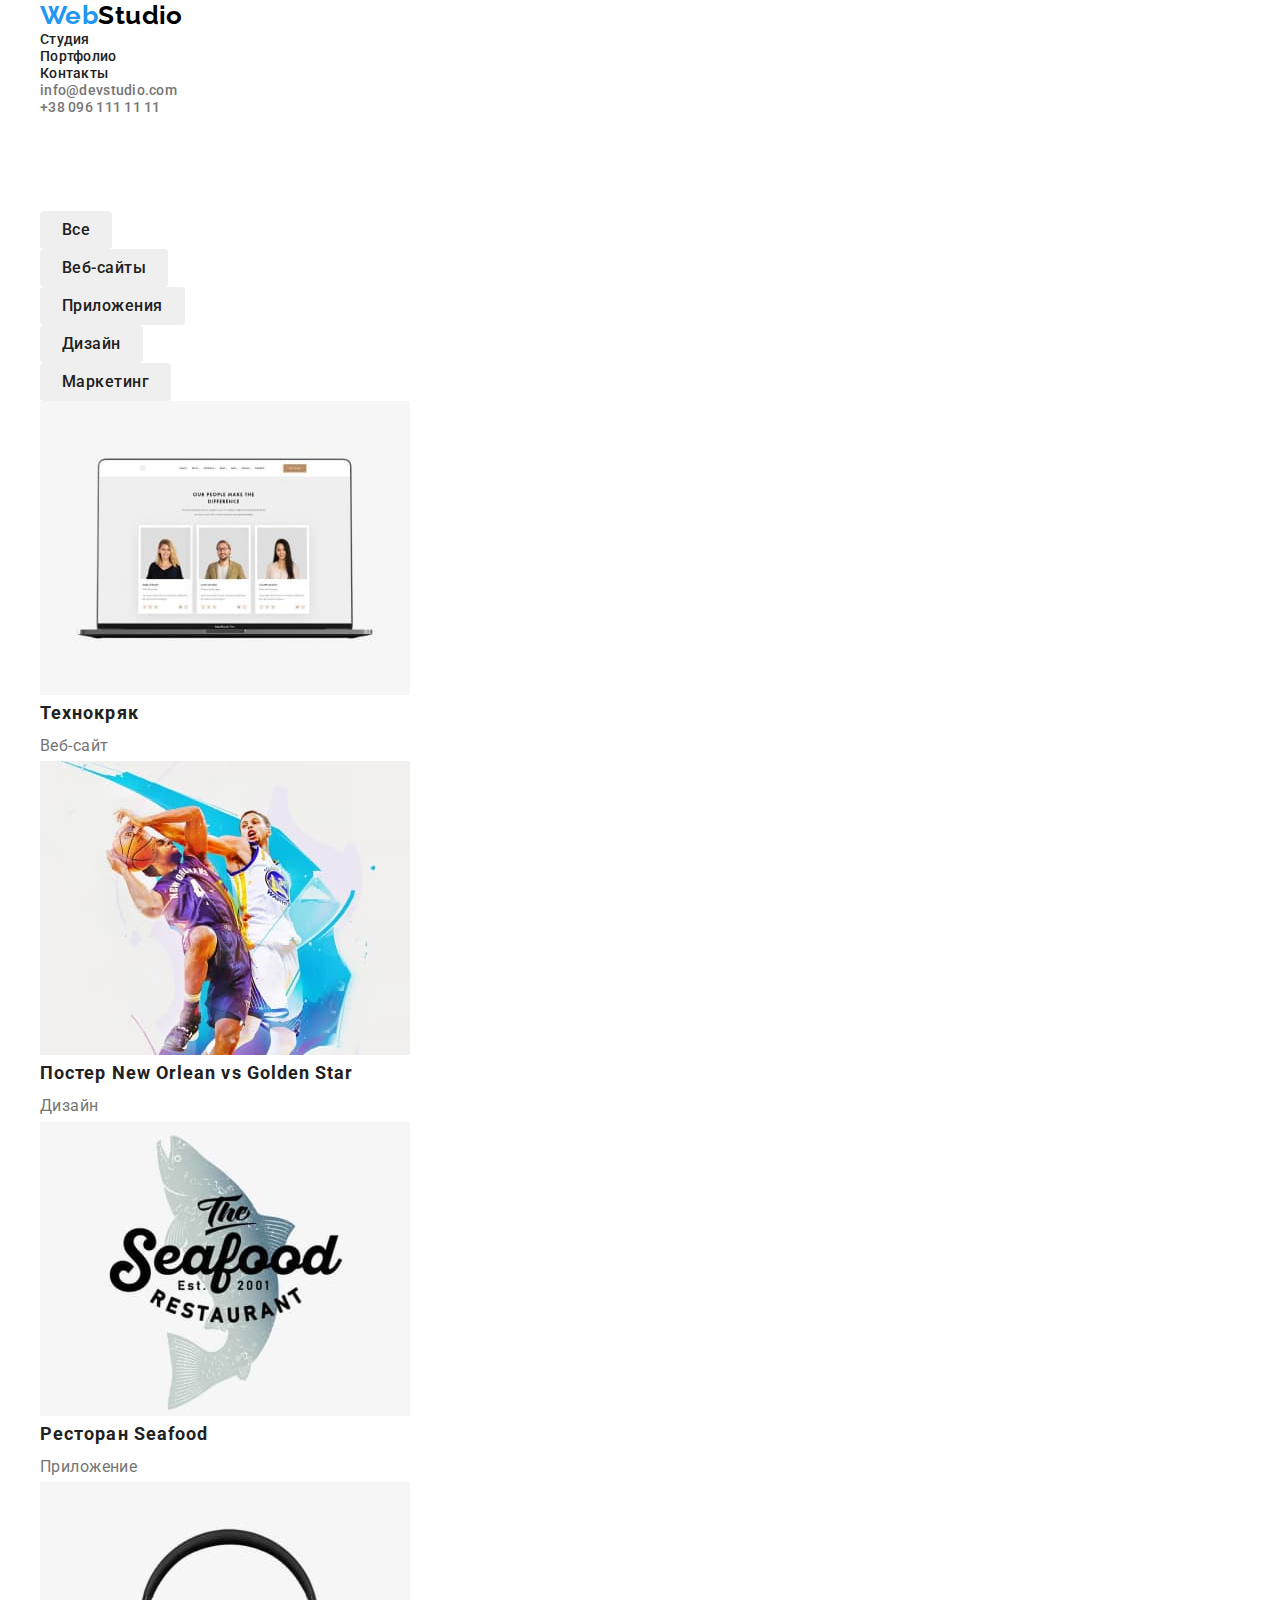
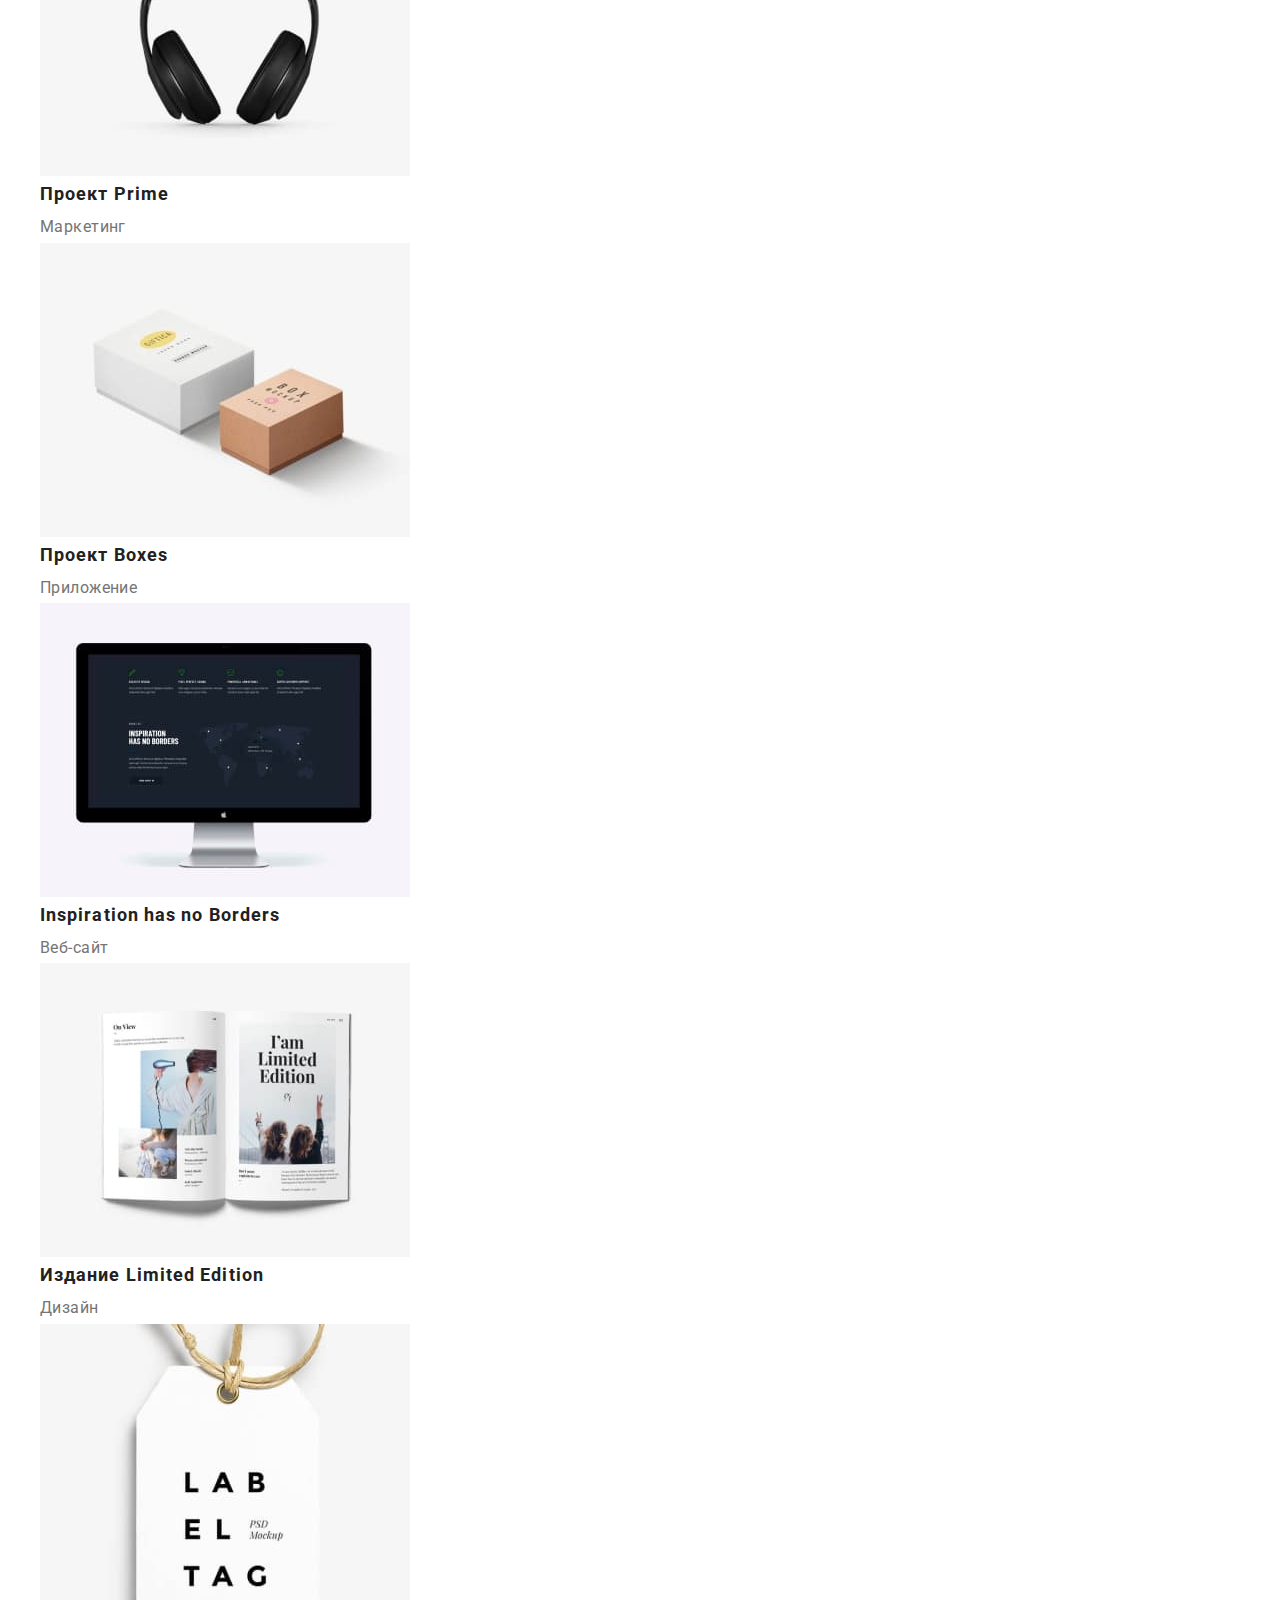
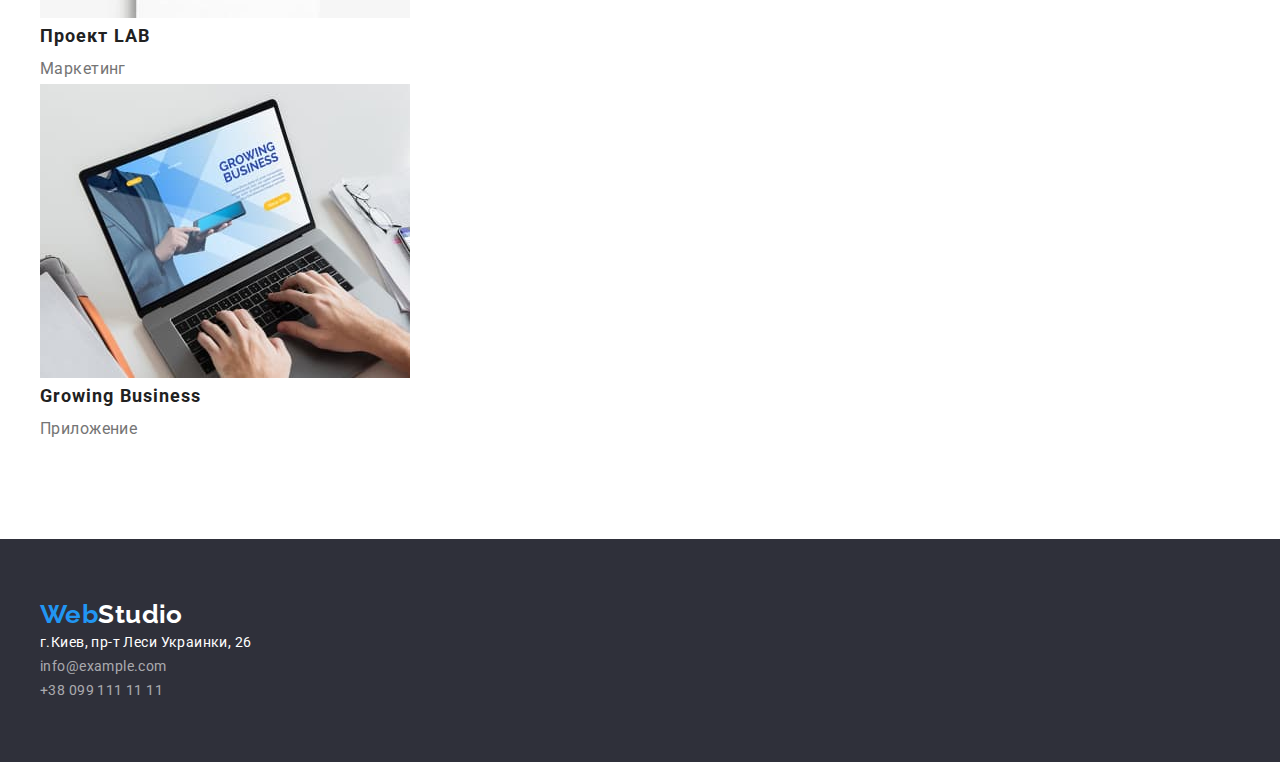
==== portfolio.html @ 92de7190 "first commit" ====
<!DOCTYPE html>
<html lang="en">
<head>
    <meta charset="UTF-8">
    <meta name="viewport" content="width=device-width, initial-scale=1.0">
    <title>Партфолио</title>
    <link href="https://fonts.googleapis.com/css2?family=Raleway:wght@700&family=Roboto:wght@400;500;700;900&display=swap"
        rel="stylesheet">
    <link rel="stylesheet" href="https://cdnjs.cloudflare.com/ajax/libs/modern-normalize/1.0.0/modern-normalize.min.css"
        integrity="sha512-ISS7cAi1PEhQ8jnbJpJZMd29NlhNj4AWYyLOSp2CE/CsHxTCu+r+t0D2yoJudVrd0/8fTVPUVDzY5Tvli75u/g=="
        crossorigin="anonymous" />
    <link rel="stylesheet" href="./styles.css">
</head>
<body>
<!--------HEADER--------->
   <header class="header">
        <div class="container">
            <a class="logo" href="./index.html"> Web<span class="logo-black">Studio</span>
            </a>
            <nav class="navi">
                <ul class="navi-list">
                    <li class="item">
                        <a class="link" href="./index.html">Студия</a>
                    </li>
                    <li class="item">
                        <a class="link current" href="./portfolio.html">Портфолио</a>
                    </li>
                    <li class="item">
                        <a class="link" href="">Контакты</a>
                    </li>
                </ul>
            </nav>
            <ul class="header-contact">
                <li class="item">
                    <a class="link" href="mailto:info@devstudio.com">
                        info@devstudio.com
                    </a>
                    </li>
                <li class="item">
                    <a class="link" href="tel:+380961111111">
                        +38 096 111 11 11
                    </a>
                </li>
            </ul>
        </div>
    </header>
        <main>
<!-------------------Button------------------>
            <section class="section partfolio">
                <div class="container">
                    <h1 class="partfolio-title">Партфолио основная информация</h1>
                    <ul class="button-list">
                        <li class="item">
                            <button type="button" class="button">Все</button>
                        </li>
                        <li class="item">
                            <button type="button" class="button">Веб-сайты</button>
                        </li>
                        <li class="item">
                            <button type="button" class="button">Приложения</button>
                        </li>
                        <li class="item">
                            <button type="button" class="button">Дизайн</button>
                        </li>
                        <li class="item">
                            <button type="button" class="button">Маркетинг</button>
                        </li>
                    </ul>
<!-------------------Main------------------>
                    <ul class="partfolio-list">
                        <li class="item">
                            <a href="" class="link">
                                <img class="img" src="./images/partfolio/partfolio-1.jpg" width="370" height="294" alt="Технокряк">
                                <h2 class="title">Технокряк</h2>
                                <p class="text">Веб-сайт</p>
                            </a>
                        </li>
                        <li class="item">
                            <a href="" class="link">
                                <img class="img" src="./images/partfolio/partfolio-2.jpg" width="370" height="294" alt="Постер New Orlean vs Golden Star">
                                <h2 class="title">Постер New Orlean vs Golden Star</h2>
                                <p class="text">Дизайн</p>
                            </a>
                        </li>
                        <li class="item">
                            <a href="" class="link">
                                <img class="img" src="./images/partfolio/partfolio-3.jpg" width="370" height="294" alt="Ресторан Seafood">
                                <h2 class="title">Ресторан Seafood</h2>
                                <p class="text">Приложение</p>
                            </a>
                        </li>
                        <li class="item">
                            <a href="" class="link">
                                <img class="img" src="./images/partfolio/partfolio-4.jpg" width="370" height="294" alt="Проект Prime">
                                <h2 class="title">Проект Prime</h2>
                                <p class="text">Маркетинг</p>
                            </a>
                        </li>
                        <li class="item">
                            <a href="" class="link">
                                <img class="img" src="./images/partfolio/partfolio-5.jpg" width="370" height="294" alt="Проект Boxes">
                                <h2 class="title">Проект Boxes</h2>
                                <p class="text">Приложение</p>
                            </a>
                        </li>
                        <li class="item">
                            <a href="" class="link">
                                <img class="img" src="./images/partfolio/partfolio-6.jpg" width="370" height="294" alt="Inspiration has no Borders">
                                <h2 class="title">Inspiration has no Borders</h2>
                                <p class="text">Веб-сайт</p>
                            </a>
                        </li>
                        <li class="item">
                            <a href="" class="link">
                                <img class="img" src="./images/partfolio/partfolio-7.jpg" width="370" height="294"
                                    alt="Издание Limited Edition">
                                <h2 class="title">Издание Limited Edition</h2>
                                <p class="text">Дизайн</p>
                            </a>
                        </li>
                        <li class="item">
                            <a href="" class="link">
                                <img class="img" src="./images/partfolio/partfolio-8.jpg" width="370" height="294" alt="Проект LAB">
                                <h2 class="title">Проект LAB</h2>
                                <p class="text">Маркетинг</p>
                            </a>
                        </li>
                        <li class="item">
                            <a href="" class="link">
                                <img class="img" src="./images/partfolio/partfolio-9.jpg" width="370" height="294" alt="">
                                <h2 class="title">Growing Business</h2>
                                <p class="text">Приложение</p>
                            </a>
                        </li>
                    </ul>
                </div>
            </section>
        </main>
<!-----fOOTER------->
    <footer class="footer">
        <div class="container">
            <a class="logo" href="./index.html"> Web<span class="logo-white">Studio</span>
            </a>
            <address>
                <a class="address" target="_blank" rel="noopener noreferrer"
                    href="https://www.google.com.ua/maps/place/%D0%B1%D1%83%D0%BB.+%D0%9B%D0%B5%D1%81%D0%B8+%D0%A3%D0%BA%D1%80%D0%B0%D0%B8%D0%BD%D0%BA%D0%B8,+26,+%D0%9A%D0%B8%D0%B5%D0%B2,+02000/@50.4257909,30.5376412,16.75z/data=!4m8!1m2!2m1!1z0LMuINCa0LjQtdCyLCDQv9GALdGCINCb0LXRgdC4INCj0LrRgNCw0LjQvdC60LgsIDI2!3m4!1s0x40d4cf0e033ecbe9:0x57a4dffefec77da0!8m2!3d50.4265807!4d30.5383858?hl=ru">г.Киев,
                    пр-т Леси Украинки, 26</a>
                <a class="contact" href="mailto:info@example.com">info@example.com</a>
                <a class="contact" href="tel:+380991111111">+38 099 111 11 11</a>
            </address>
        </div>
    </footer>
</body>
</html>
---- styles.css ----
/* ====================== Палитра ==================================*/
/*Основной цвет текста #212121*/
/*Вторичный цвет текста #757575 */
/*Фоновый цвет #FFFFFF */
/*Акцент #2196F3*/
/*Футер #2F303A*/
/* Сетка 1170*37 */

/* ====================== Базовый сброс =============================*/
h1,h2,h3,h4,h5,h6,p {
  margin: 0;
}
ul,ol {
  padding: 0;
  margin: 0;
  list-style: none;
}
img {
  display: block;
}
.link{
  text-decoration: none;
}
.addres {
  font-style: normal;
}
/* ====================== Наследование =============================*/
:root {
  --text-color: #212121;
  --secindary-text-color: #757575;
  --bg-color: #ffffff;
  --akcent-color: #2196f3;
  --baner-color: #2f303a;
}
body {
  font-family: Roboto, sans-serif;
  font-size: 14px;
  letter-spacing: 0.03em;
  background-color: var(--bg-color);
  color: var(--text-color);
  margin: 0;
}
/* ====================== Components ================================*/
.logo {
  display: block;
  font-family: Raleway, sans-serif;
  font-size: 26px;
  font-weight: bold;
  line-height: 1.2;
  color: var(--akcent-color);
  text-decoration: none;
}
.logo-black {
  color: #000000;
}
.logo-white {
  color: #ffffff;
}
.section {
  margin: auto;
  padding-top: 95px;
  padding-bottom: 95px;
}
.container {
  margin: auto;
  width: 1200px;
  padding-left: 15px;
  padding-right: 15px;
}
/* ====================== HEADER =====================================*/
/* ====================== HEADER-NAVI =====================================*/
.navi-list .link {
  font-weight: 500;
  line-height: 1.14;
  letter-spacing: 0.02em;
  color: var(--text-color);
  text-decoration: none;
}
.navi-list .link:hover,
.navi-list .link:focus {
  color: var(--akcent-color);
}
/* ====================== HEADER-CONTACT =====================================*/
.header-contact .link {
  
  font-weight: 500;
  line-height: 1.14;
  letter-spacing: 0.02em;
  color: var(--secindary-text-color);
  text-decoration: none;
}
.header-contact .link:hover,
.header-contact .link:focus {
  color: var(--akcent-color);
}
/* ====================== HERO ==============================================*/
.hero{
  height: 600px;
  background-color: var(--baner-color);
  /* background-image: url(../images/hero/Img-overlay.png); */
  text-align: center;
}
.hero-title {
  font-weight: 900;
  font-size: 44px;
  line-height: 1.3;
  text-align: center;
  letter-spacing: 0.06em;
  text-transform: uppercase;
  color: #ffffff;
  min-width: 696px;
}
.hero .main-button {
  min-width: 200px;
  padding: 10px 32px;
  border-radius: 4px;
  border: transparent;
  box-shadow: 0px 4px 4px rgba(0, 0, 0, 0.15);

  font-weight: bold;
  font-size: 16px;
  line-height: 1.9;
  text-align: center;
  letter-spacing: 0.06em;
  color: #ffffff;
  background-color: #2196f3;
  text-decoration: none;
}
.hero .main-button:hover,
.hero .main-button:focus {
  outline: none;
  cursor: pointer;
}
/* ====================== FEATURES ===========================================*/
.features-list .title {
   text-transform: uppercase;
}
.features-list .text {
  line-height: 1.71;
  color: var(--secindary-text-color);
}
/*=====================SPECIALIZATION==========================================*/
.specialization .title {
  font-weight: bold;
  font-size: 36px;
  line-height: 1.17;
  text-align: center;
  color: var(--text-color);
}
/* ====================== TEAM ==========================================*/
.section.team {
  background-color: #f5f4fa;
}
.team-title {
  font-weight: bold;
  font-size: 36px;
  line-height: 1.17;
  text-align: center;
  color: var(--text-color);
}
.team-list .title {
  font-weight: 500;
  font-size: 16px;
  line-height: 1.9;
  text-align: center;
  color: var(--text-color);
}
.team-list .text {
  font-size: 16px;
  line-height: 1.9;
  text-align: center;
  color: var(--secindary-text-color);
}
.team-list .item {
  background-color: #ffffff;
}
/* ======================fOOTER=========================================*/
.footer {
  padding-bottom: 60px;
  padding-top: 60px;
  background-color: var(--baner-color);
}
.footer .address {
  
  font-style: normal;
  line-height: 1.71;
  color: #ffffff;
  text-decoration: none;
}
.footer .contact {
  display: block;
  font-style: normal;
  line-height: 1.71;
  color: rgba(255, 255, 255, 0.6);
  text-decoration: none;
}
/* ======================Partfolio=======================================*/
.partfolio-title {
  display: none;
}
/* ======================Button=======================================*/

.button {
  margin-right: 8px;
  padding: 6px 22px;

  height: 38px;
  font-family: inherit;
  font-weight: 500;
  font-size: 16px;
  line-height: 1.6;
  text-align: center;
  letter-spacing: 0.03em;
  color: var(--text-color);
  border: none;
  border-radius: 4px;

}
.button:hover,
.button:focus {
  color: #ffffff;
  background-color: #2196f3;
  outline: none;
  cursor: pointer;
}
/* ======================Main=======================================*/
.partfolio-list .title {
  
  font-weight: bold;
  font-size: 18px;
  line-height: 2;
  letter-spacing: 0.06em;
  color: var(--text-color);
}
.partfolio-list .text {

  font-size: 16px;
  text-align: start;
  line-height: 1.9;
  color: var(--secindary-text-color);
}
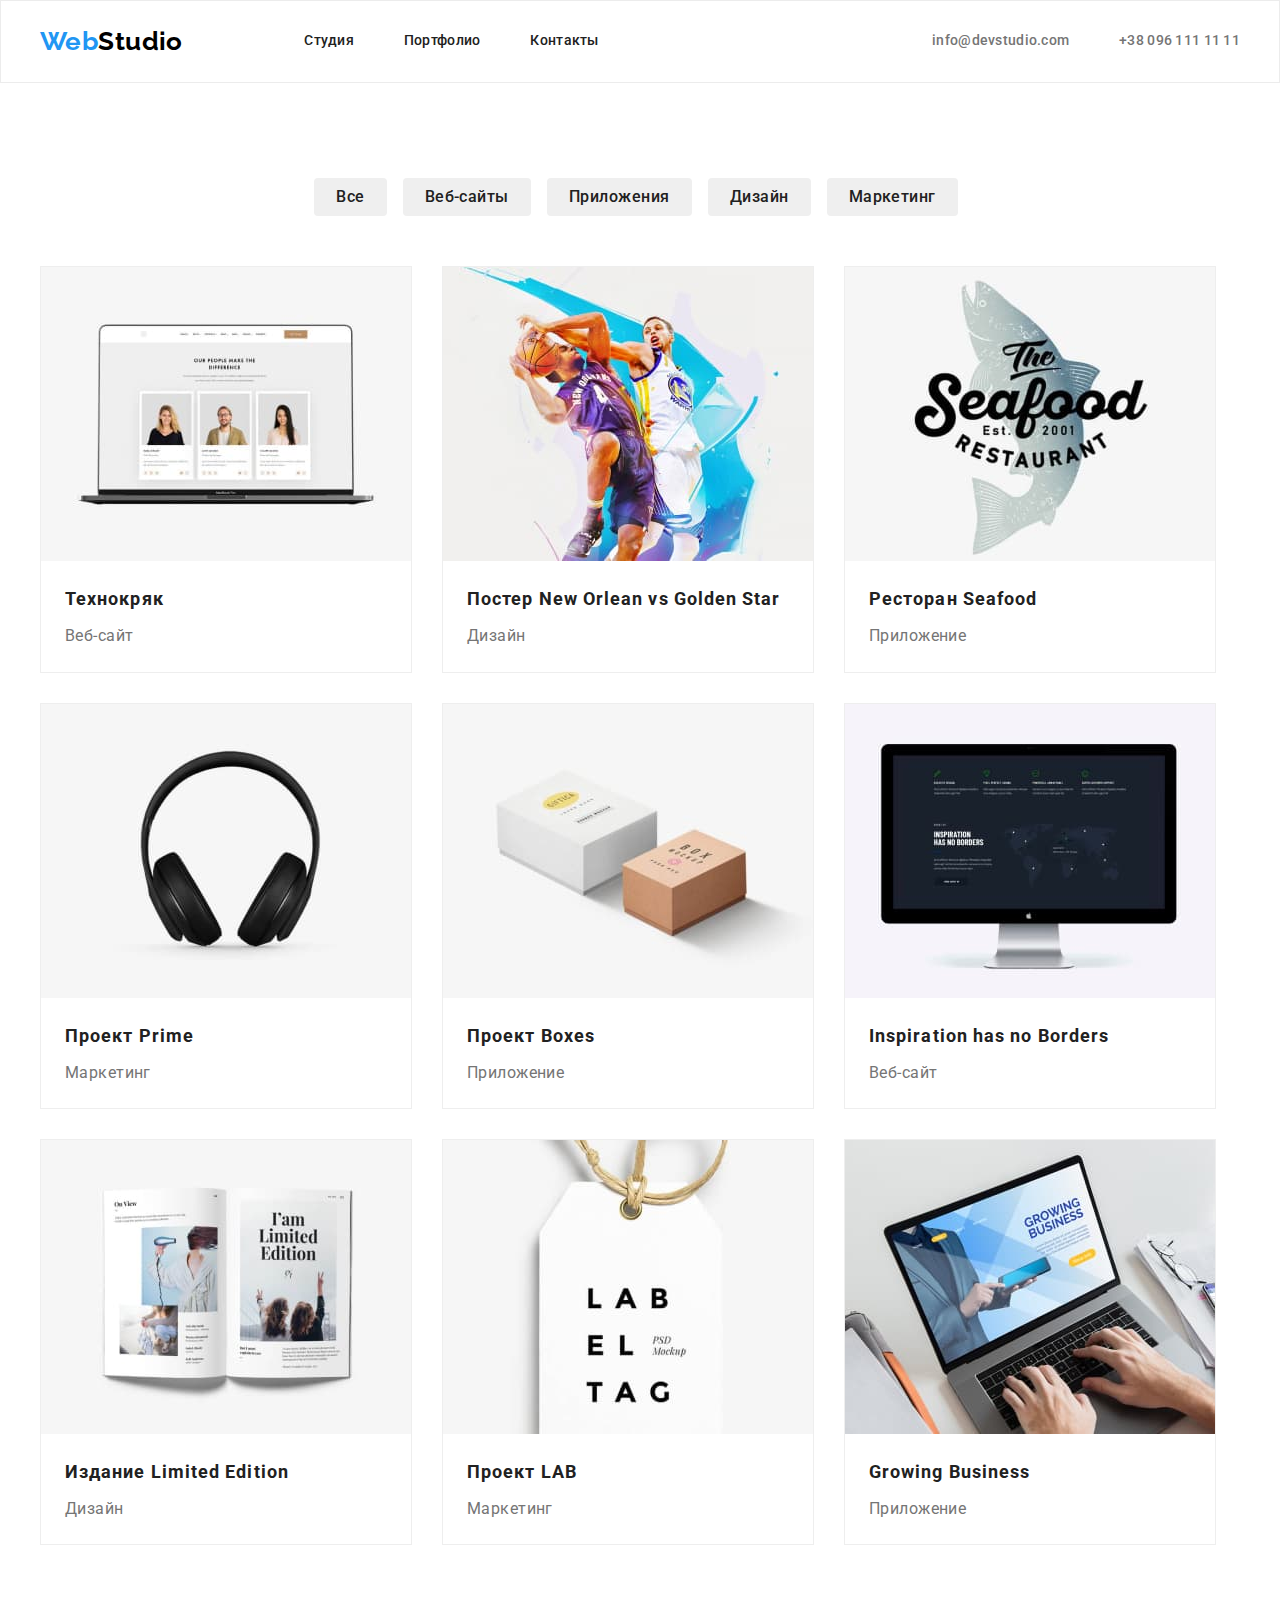
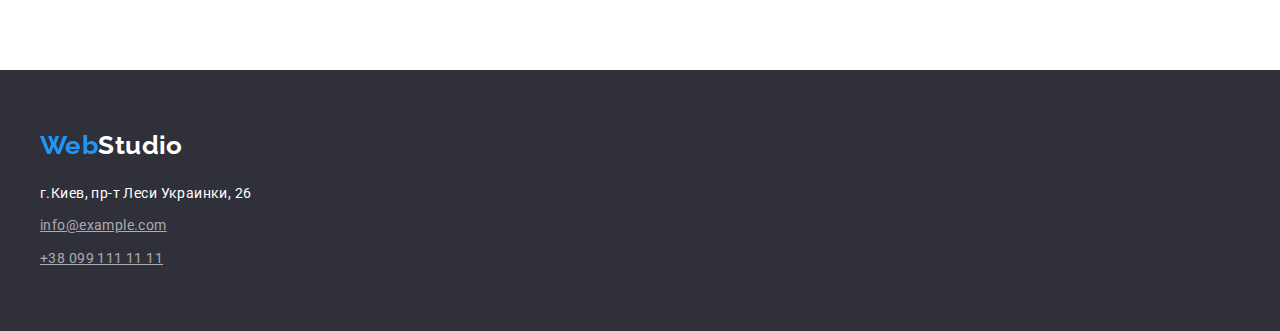
==== commit 421525e9: "withaut wrap" ====
--- a/portfolio.html
+++ b/portfolio.html
@@ -9,7 +9,7 @@
     <link rel="stylesheet" href="https://cdnjs.cloudflare.com/ajax/libs/modern-normalize/1.0.0/modern-normalize.min.css"
         integrity="sha512-ISS7cAi1PEhQ8jnbJpJZMd29NlhNj4AWYyLOSp2CE/CsHxTCu+r+t0D2yoJudVrd0/8fTVPUVDzY5Tvli75u/g=="
         crossorigin="anonymous" />
-    <link rel="stylesheet" href="./styles.css">
+    <link rel="stylesheet" href="./css/styles.css">
 </head>
 <body>
 <!--------HEADER--------->
@@ -127,7 +127,7 @@
                         </li>
                         <li class="item">
                             <a href="" class="link">
-                                <img class="img" src="./images/partfolio/partfolio-9.jpg" width="370" height="294" alt="">
+                                <img class="img" src="./images/partfolio/partfolio-9.jpg" width="370" height="294" alt="Growing Business">
                                 <h2 class="title">Growing Business</h2>
                                 <p class="text">Приложение</p>
                             </a>
--- a/css/styles.css
+++ b/css/styles.css
@@ -0,0 +1,364 @@
+/* ====================== Палитра ==================================*/
+/*Основной цвет текста #212121*/
+/*Вторичный цвет текста #757575 */
+/*Фоновый цвет #FFFFFF */
+/*Акцент #2196F3*/
+/*Футер #2F303A*/
+/* Сетка 1170*37 */
+
+/* ====================== Базовый сброс =============================*/
+h1,h2,h3,h4,h5,h6,p {
+  margin: 0;
+}
+ul,ol {
+  padding: 0;
+  margin: 0;
+  list-style: none;
+}
+img {
+  display: block;
+}
+.link{
+  text-decoration: none;
+}
+.addres {
+  font-style: normal;
+}
+/* ====================== Наследование =============================*/
+:root {
+  --text-color: #212121;
+  --secindary-text-color: #757575;
+  --bg-color: #ffffff;
+  --akcent-color: #2196f3;
+  --baner-color: #2f303a;
+}
+body {
+  font-family: Roboto, sans-serif;
+  font-size: 14px;
+  letter-spacing: 0.03em;
+  background-color: var(--bg-color);
+  color: var(--text-color);
+  margin: 0;
+}
+/* ====================== Components ================================*/
+.logo {
+  display: block;
+  font-family: Raleway, sans-serif;
+  font-size: 26px;
+  font-weight: bold;
+  line-height: 1.2;
+  color: var(--akcent-color);
+  text-decoration: none;
+}
+.logo-black {
+  color: #000000;
+}
+.logo-white {
+  color: #ffffff;
+}
+.section {
+  margin: auto;
+  padding-top: 95px;
+  padding-bottom: 95px;
+}
+.container {
+  margin: auto;
+  width: 1200px;
+  padding-left: 15px;
+  padding-right: 15px;
+}
+/* ====================== HEADER =====================================*/
+/* ====================== HEADER-NAVI =====================================*/
+.header {
+  border: 1px solid #ececec;
+}
+.header .container {
+  display: flex;
+  justify-content: space-between;
+}
+.header .logo {
+  margin-right: 93px;
+  padding-top: 25px;
+  padding-bottom: 25px;
+}
+.navi {
+  display: flex;
+  justify-content: center;
+  margin: 0;
+}
+.navi-list {
+  display: flex;
+  justify-content: center;
+  margin-right: 305px;
+}
+.navi-list .item:not(:last-child) {
+  margin-right: 50px;
+}
+.navi-list .link {
+  position: relative;
+  display: block;
+  padding-top: 32px;
+  padding-bottom: 32px;
+
+  font-weight: 500;
+  line-height: 1.14;
+  letter-spacing: 0.02em;
+  color: var(--text-color);
+  text-decoration: none;
+}
+.navi-list .link:hover,
+.navi-list .link:focus {
+  color: var(--akcent-color);
+}
+/* ====================== HEADER-CONTACT =====================================*/
+.header-contact {
+  display: flex;
+  justify-content: flex-end;
+  margin: 0;
+}
+.header-contact .link {
+  display: flex;
+  padding-top: 32px;
+  padding-bottom: 32px;
+
+  font-weight: 500;
+  line-height: 1.14;
+  letter-spacing: 0.02em;
+  color: var(--secindary-text-color);
+}
+.header-contact .item:not(:last-child){
+  margin-right: 50px;
+}
+.header-contact .link:hover,
+.header-contact .link:focus {
+  color: var(--akcent-color);
+}
+/* ====================== HERO ==============================================*/
+.hero{
+
+  margin-left: auto;
+  margin-right: auto;
+  padding-bottom: 95px;
+
+  height: 600px;
+  background-color: var(--baner-color);
+  /* background-image: url(../images/hero/Img-overlay.png); */
+  text-align: center;
+}
+.hero-title {
+  margin: 0;
+  padding-top: 200px;
+
+
+  font-weight: 900;
+  font-size: 44px;
+  line-height: 1.3;
+  text-align: center;
+  letter-spacing: 0.06em;
+  text-transform: uppercase;
+  color: #ffffff;
+  min-width: 696px;
+}
+.hero .main-button {
+  margin-top: 30px;
+  padding-bottom: 200px;
+
+  min-width: 200px;
+  padding: 10px 32px;
+  border-radius: 4px;
+  border: transparent;
+  box-shadow: 0px 4px 4px rgba(0, 0, 0, 0.15);
+
+  font-weight: bold;
+  font-size: 16px;
+  line-height: 1.9;
+  text-align: center;
+  letter-spacing: 0.06em;
+  color: #ffffff;
+  background-color: #2196f3;
+  text-decoration: none;
+}
+.hero .main-button:hover,
+.hero .main-button:focus {
+  outline: none;
+  cursor: pointer;
+}
+/* ====================== FEATURES ===========================================*/
+.container .features-list {
+  display: flex;
+  justify-content: space-around;
+}
+.features-list .item:not(:last-child) {
+  margin-right: 30px;
+}
+.features-list .title {
+  margin: 0;
+  padding-top: 30px;
+  text-transform: uppercase;
+}
+
+.features-list .text {
+  margin-top: 10px;
+  margin-bottom: 0;
+  line-height: 1.71;
+  color: var(--secindary-text-color);
+}
+/*=====================SPECIALIZATION==========================================*/
+.section.specialization {
+  padding-top: 0;
+}
+.specialization .title {
+  margin-bottom: 0px;
+  margin-top: 0;
+  padding-bottom: 50px;
+
+  font-weight: bold;
+  font-size: 36px;
+  line-height: 1.17;
+  text-align: center;
+  color: var(--text-color);
+}
+
+.specialization-list {
+  display: flex;
+  flex-wrap: wrap;
+}
+.specialization-list .item:not(:last-child) {
+  margin-right: 30px;
+}
+/* ====================== TEAM ==========================================*/
+.section.team {
+  background-color: #f5f4fa;
+}
+.team-title {
+  margin-top: 0;
+  margin-bottom: 50px;
+
+  font-weight: bold;
+  font-size: 36px;
+  line-height: 1.17;
+  text-align: center;
+  color: var(--text-color);
+}
+.container .team-list {
+  display: flex;
+  justify-content: space-around;
+}
+.team-list .title {
+  margin-top: 30px;
+  margin-bottom: 10px;
+
+  font-weight: 500;
+  font-size: 16px;
+  line-height: 1.9;
+  text-align: center;
+  color: var(--text-color);
+}
+.team-list .text {
+  margin-bottom: 0;
+  margin-top: 0;
+  padding-bottom: 30px;
+
+  font-size: 16px;
+  line-height: 1.9;
+  text-align: center;
+  color: var(--secindary-text-color);
+}
+.team-list .item {
+  background-color: #ffffff;
+}
+/* ======================fOOTER=========================================*/
+.footer {
+  padding-bottom: 60px;
+  padding-top: 60px;
+  background-color: var(--baner-color);
+}
+.footer .address {
+  display: block;
+  margin-bottom: 9px;
+  margin-top: 20px;
+
+  font-style: normal;
+  line-height: 1.71;
+  color: #ffffff;
+  text-decoration: none;
+}
+.footer .contact {
+  display: block;
+  font-style: normal;
+  line-height: 1.71;
+  color: rgba(255, 255, 255, 0.6);
+}
+.contact:not(:last-child) {
+  margin-bottom: 9px;
+}
+/* ======================Partfolio=======================================*/
+.partfolio-title {
+  display: none;
+}
+/* ======================Button=======================================*/
+.button-list {
+  display: flex;
+  justify-content: center;
+  padding-bottom: 50px;
+}
+.button-list .item:not(:last-child) {
+  margin-right: 8px;
+}
+.button {
+  margin-right: 8px;
+  padding: 6px 22px;
+
+  height: 38px;
+  font-family: inherit;
+  font-weight: 500;
+  font-size: 16px;
+  line-height: 1.6;
+  text-align: center;
+  letter-spacing: 0.03em;
+  color: var(--text-color);
+  border: none;
+  border-radius: 4px;
+
+}
+.button:hover,
+.button:focus {
+  color: #ffffff;
+  background-color: #2196f3;
+  outline: none;
+  cursor: pointer;
+}
+/* ======================Main=======================================*/
+.partfolio-list {
+  display: flex;
+  flex-wrap: wrap;
+}
+.partfolio-list .item {
+  margin-right: 30px;
+  margin-bottom: 30px;
+  border: 1px solid #eeeeee;
+}
+.partfolio-list .item:nth-child(3n + 3) {
+  margin-right: 0;
+}
+.partfolio-list .title {
+  margin-top: 20px;
+  margin-bottom: 4px;
+  margin-left: 24px;
+
+  font-weight: bold;
+  font-size: 18px;
+  line-height: 2;
+  letter-spacing: 0.06em;
+  color: var(--text-color);
+}
+.partfolio-list .text {
+  display: block;
+  margin-bottom: 20px;
+  margin-left: 24px;
+
+  font-size: 16px;
+  text-align: start;
+  line-height: 1.9;
+  color: var(--secindary-text-color);
+}
